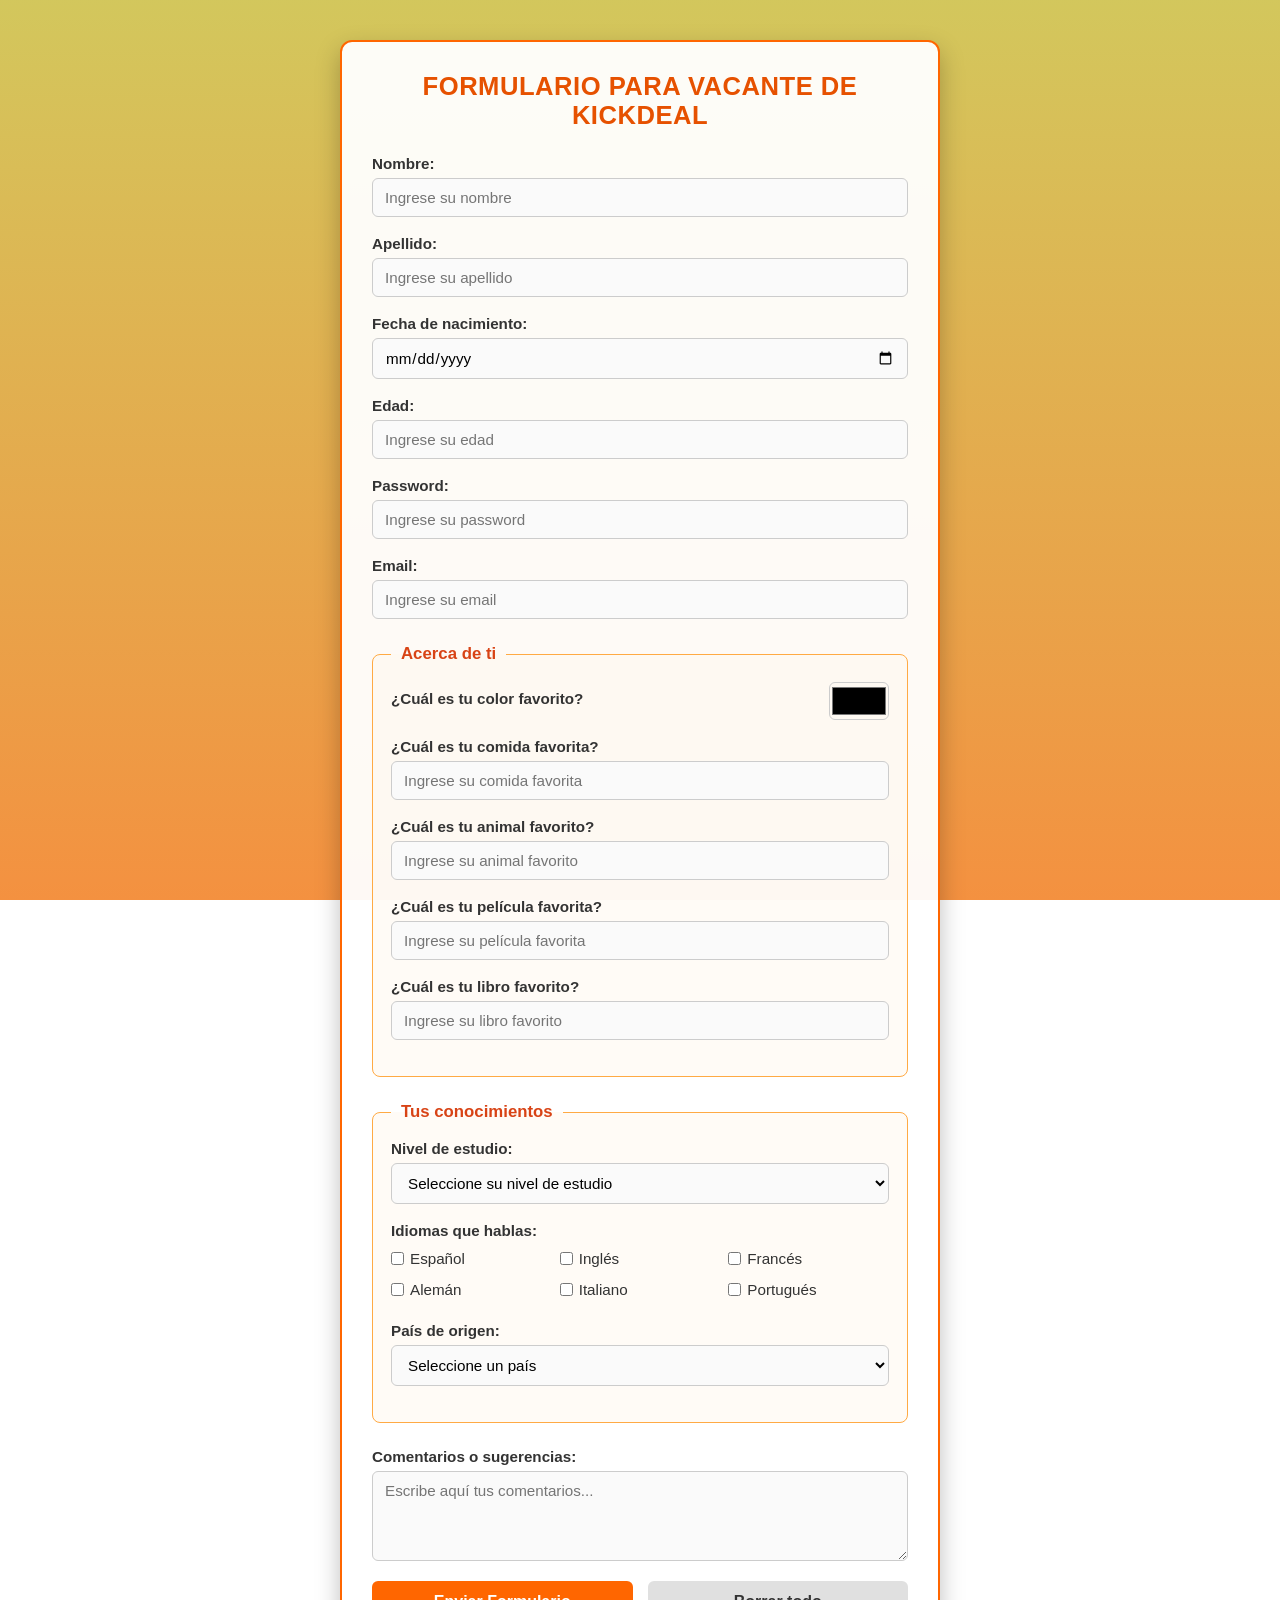
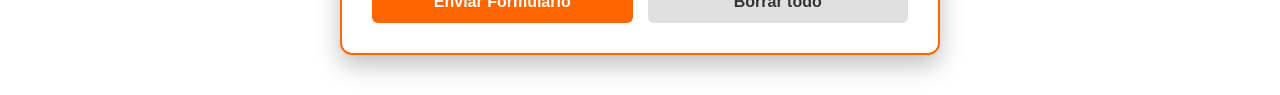
==== formulario.html @ 82db0569 "Add files via upload" ====
<html lang="es">
<head>
    <meta charset="UTF-8">
    <meta name="viewport" content="width=device-width, initial-scale=1.0">
    <title>Formulario de Kickdeal</title>
    <link rel="stylesheet" href="formulario.css">
</head>
<body>

    <main class="form-container">
        <h1>FORMULARIO PARA VACANTE DE KICKDEAL</h1>
        
        <form action="" method="POST">
            
            
            <div class="form-group">
                <label for="nombre">Nombre:</label>
                <input type="text" id="nombre" name="nombre" placeholder="Ingrese su nombre" maxlength="30" required>
            </div>

            <div class="form-group">
                <label for="apellido">Apellido:</label>
                <input type="text" id="apellido" name="apellido" placeholder="Ingrese su apellido" maxlength="30" required>
            </div>

            <div class="form-group">
                <label for="fecha_nacimiento">Fecha de nacimiento:</label>
                <input type="date" id="fecha_nacimiento" name="fecha_nacimiento" required>
            </div>

            <div class="form-group">
                <label for="edad">Edad:</label> 
                <input type="number" id="edad" name="edad" placeholder="Ingrese su edad" min="12" max="18" required>
            </div>

            <div class="form-group">
                <label for="password">Password:</label>
                <input type="password" id="password" name="password" placeholder="Ingrese su password" minlength="6" maxlength="20" required>
            </div>

            <div class="form-group">
                <label for="email">Email:</label>
                <input type="email" id="email" name="email" placeholder="Ingrese su email" required>
            </div>

           
            <fieldset>
                <legend>Acerca de ti</legend>

                <div class="form-group inline-group">
                    <label for="color_favorito">¿Cuál es tu color favorito?</label>
                    <input type="color" id="color_favorito" name="color_favorito" required>
                </div>

                <div class="form-group">
                    <label for="comida_favorita">¿Cuál es tu comida favorita?</label>
                    <input type="text" id="comida_favorita" name="comida_favorita" placeholder="Ingrese su comida favorita" required>
                </div>

                <div class="form-group">
                    <label for="animal_favorito">¿Cuál es tu animal favorito?</label>
                    <input type="text" id="animal_favorito" name="animal_favorito" placeholder="Ingrese su animal favorito" required>
                </div>

                <div class="form-group">
                    <label for="pelicula_favorita">¿Cuál es tu película favorita?</label>
                    <input type="text" id="pelicula_favorita" name="pelicula_favorita" placeholder="Ingrese su película favorita" required>
                </div>

                <div class="form-group">
                    <label for="libro_favorito">¿Cuál es tu libro favorito?</label>
                    <input type="text" id="libro_favorito" name="libro_favorito" placeholder="Ingrese su libro favorito" required>
                </div>
            </fieldset>

            
            <fieldset>
                <legend>Tus conocimientos</legend>

                <div class="form-group">
                    <label for="nivel_estudio">Nivel de estudio:</label>
                    <select id="nivel_estudio" name="nivel_estudio" required>
                        <option value="">Seleccione su nivel de estudio</option>
                        <option value="primaria">Primaria</option>
                        <option value="secundaria">Secundaria</option>
                        <option value="secundaria_incompleta">Secundaria incompleta</option>
                        <option value="terciario">Terciario</option>
                    </select>
                </div>

                <div class="form-group">
                    <label>Idiomas que hablas:</label>
                    <div class="checkbox-group">
                        <label><input type="checkbox" id="idioma1" name="idiomas[]" value="español"> Español</label>
                        <label><input type="checkbox" id="idioma2" name="idiomas[]" value="ingles"> Inglés</label>
                        <label><input type="checkbox" id="idioma3" name="idiomas[]" value="frances"> Francés</label>
                        <label><input type="checkbox" id="idioma4" name="idiomas[]" value="aleman"> Alemán</label>
                        <label><input type="checkbox" id="idioma5" name="idiomas[]" value="italiano"> Italiano</label>
                        <label><input type="checkbox" id="idioma6" name="idiomas[]" value="portugues"> Portugués</label>
                    </div>
                </div>

                <div class="form-group">
                    <label for="pais_origen">País de origen:</label>
                    <select id="pais_origen" name="pais_origen" required>
                        <option value="">Seleccione un país</option>
                        <optgroup label="Sudamericanos">
                            <option value="argentina">Argentina</option>
                            <option value="bolivia">Bolivia</option>
                            <option value="brasil">Brasil</option>
                            <option value="chile">Chile</option>
                            <option value="colombia">Colombia</option>
                            <option value="ecuador">Ecuador</option>
                            <option value="paraguay">Paraguay</option>
                            <option value="peru">Perú</option>
                            <option value="uruguay">Uruguay</option>
                            <option value="venezuela">Venezuela</option>
                        </optgroup>
                        <optgroup label="Europeos">
                            <option value="españa">España</option>
                            <option value="francia">Francia</option>
                            <option value="italia">Italia</option>
                            <option value="alemania">Alemania</option>
                            <option value="reino_unido">Reino Unido</option>
                            <option value="rusia">Rusia</option>
                            <option value="portugal">Portugal</option>
                        </optgroup>
                    </select>
                </div>
            </fieldset>

            
            <div class="form-group">
                <label for="comentarios">Comentarios o sugerencias:</label>
                <textarea id="comentarios" name="comentarios" rows="4" placeholder="Escribe aquí tus comentarios..."></textarea>
            </div>

            
            <div class="buttons-container">
                <input  type="submit" value="Enviar Formulario">
                <input type="reset" value="Borrar todo">
            </div>

        </form>
    </main>

</body>
</html>
---- formulario.css ----
* {
    box-sizing: border-box;
    margin: 0;
    padding: 0;
    font-family: 'Segoe UI', Tahoma, Geneva, Verdana, sans-serif;
}

body {
    margin-top: 0px;
    background-image: linear-gradient(rgba(187, 169, 5, 0.65), rgba(240, 108, 0, 0.75));
    background-repeat: no-repeat;
    background-size: cover;
    background-position: center;
    padding: 40px 15px;
    display: flex;
    justify-content: center;
    align-items: center;
    min-height: 100vh;
    background-attachment: fixed;
}

/*Contenedor Principal y Formulario*/
.form-container {
    background-color: rgba(255, 255, 255, 0.95);
    width: 100%;
    padding: 30px;
    border-radius: 12px;
    border: 2px solid #ff6600;
    box-shadow: 0 10px 25px rgba(0, 0, 0, 0.25);
    max-width: 600px;
}

h1 {
    text-align: center;
    color: #e65100;
    font-size: 1.6rem;
    margin-bottom: 25px;
    text-transform: uppercase;
    letter-spacing: 0.5px;
}

/*Son los grupos de formulario, todos los que tiene la clase form-group*/
.form-group {
    margin-bottom: 18px;
    display: flex;
    flex-direction: column;
}

.inline-group {
    flex-direction: row;
    align-items: center;
    justify-content: space-between;
}

label {
    font-weight: 600;
    color: #333;
    margin-bottom: 6px;
    font-size: 0.95rem;
}


input[type="text"],
input[type="password"],
input[type="email"],
input[type="number"],
input[type="date"],
select,
textarea {
    width: 100%;
    padding: 10px 12px;
    border: 1px solid #cccccc;
    border-radius: 6px;
    font-size: 0.95rem;
    background-color: #fafafa;
    transition: all 0.3s ease;
}

input[type="color"] {
    width: 60px;
    height: 38px;
    border: 1px solid #ccc;
    border-radius: 6px;
    cursor: pointer;
    background: none;
}

/*Este es un efecto para que cuando pasen el cursor tenga el efecto de luz*/
input:focus, 
select:focus, 
textarea:focus {
    border-color: #ff6600;
    background-color: #ffffff;
    outline: none;
    box-shadow: 0 0 6px rgba(255, 102, 0, 0.35);
}

textarea {
    resize: vertical;
}

/* --- Secciones Internas (Fieldsets) --- */
fieldset {
    border: 1.5px solid #ffaa44;
    border-radius: 8px;
    padding: 18px;
    margin: 25px 0;
    background-color: rgba(255, 248, 240, 0.6);
}

legend {
    font-weight: bold;
    color: #d84315;
    padding: 0 10px;
    font-size: 1.05rem;
}


.checkbox-group {
    display: grid;
    grid-template-columns: repeat(auto-fit, minmax(130px, 1fr));
    gap: 8px;
    margin-top: 5px;
}

.checkbox-group label {
    font-weight: normal;
    display: flex;
    align-items: center;
    gap: 6px;
    cursor: pointer;
}


.buttons-container {
    display: flex;
    gap: 15px;
    margin-top: 20px;
}

input[type="submit"],
input[type="reset"] {
    flex: 1;
    padding: 12px;
    font-size: 1rem;
    font-weight: bold;
    border: none;
    border-radius: 6px;
    cursor: pointer;
    transition: background-color 0.2s ease, transform 0.1s ease;
}

input[type="submit"] {
    background-color: #ff6600;
    color: #ffffff;
}

input[type="submit"]:hover {
    background-color: #e65100;
}

input[type="reset"] {
    background-color: #e0e0e0;
    color: #333333;
}

input[type="reset"]:hover {
    background-color: #bdbdbd;
}

input[type="submit"]:active,
input[type="reset"]:active {
    transform: scale(0.98);
}
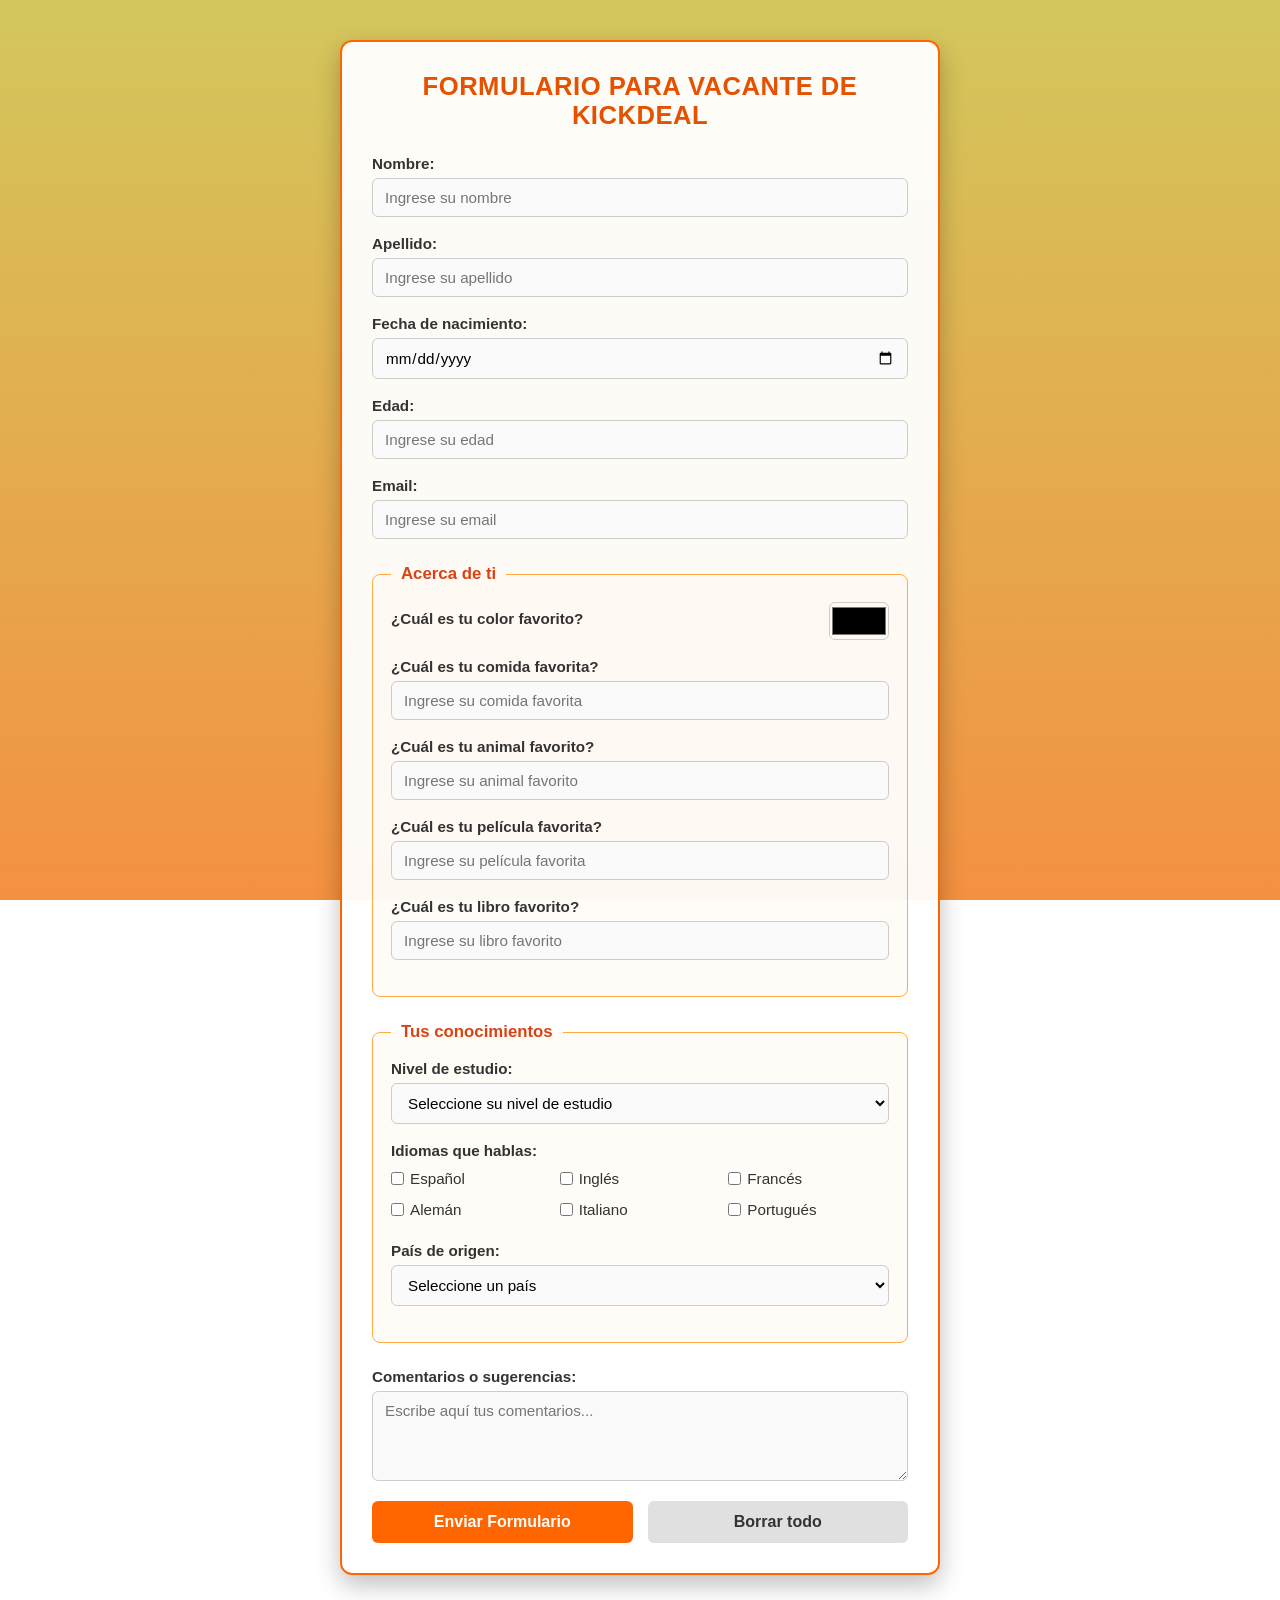
==== commit 67c3ea41: "Update formulario.html" ====
--- a/formulario.html
+++ b/formulario.html
@@ -34,10 +34,6 @@
                 <input type="number" id="edad" name="edad" placeholder="Ingrese su edad" min="12" max="18" required>
             </div>
 
-            <div class="form-group">
-                <label for="password">Password:</label>
-                <input type="password" id="password" name="password" placeholder="Ingrese su password" minlength="6" maxlength="20" required>
-            </div>
 
             <div class="form-group">
                 <label for="email">Email:</label>
@@ -146,4 +142,4 @@
     </main>
 
 </body>
-</html>+</html>
--- a/formulario.css
+++ b/formulario.css
@@ -3,6 +3,10 @@
     margin: 0;
     padding: 0;
     font-family: 'Segoe UI', Tahoma, Geneva, Verdana, sans-serif;
+}
+
+main{
+    padding: 100px 0 50px 0;
 }
 
 body {
@@ -171,4 +175,4 @@
 input[type="submit"]:active,
 input[type="reset"]:active {
     transform: scale(0.98);
-}+}
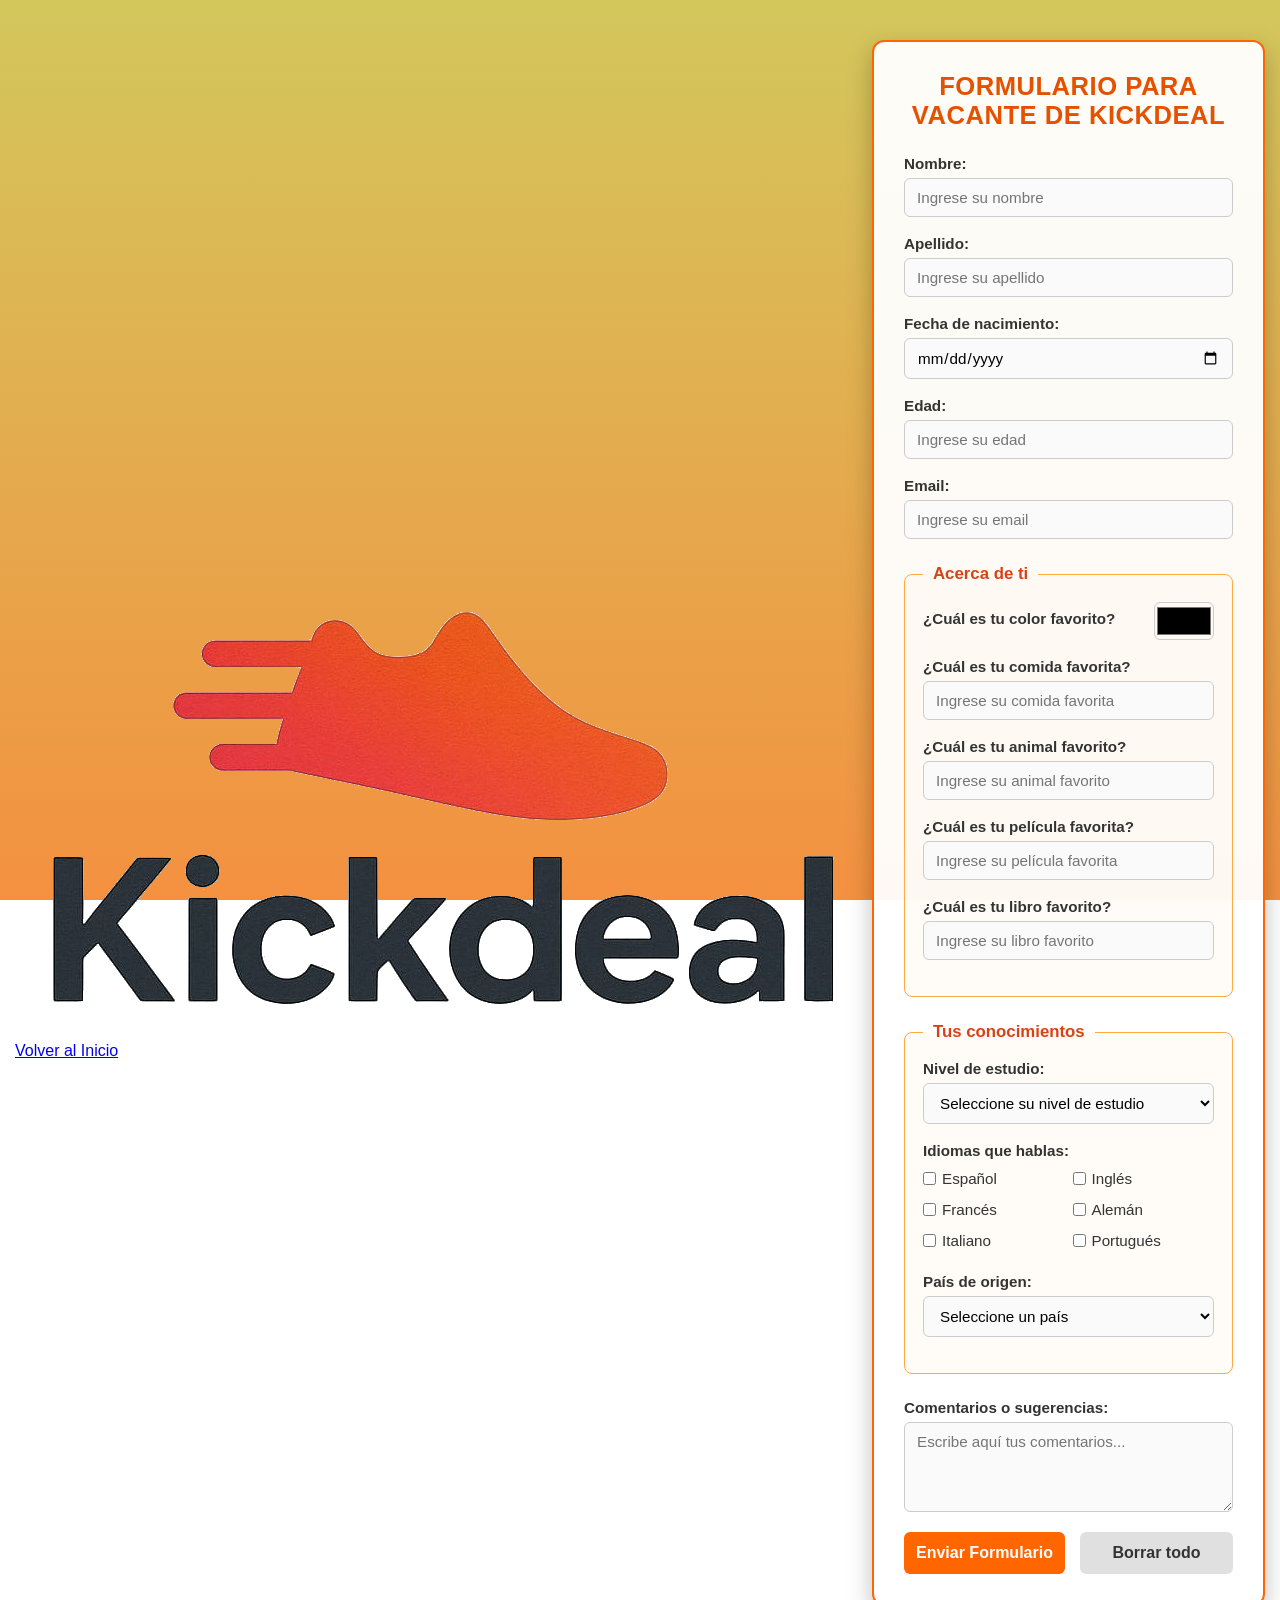
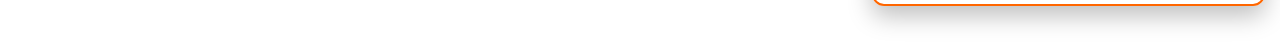
==== commit 1d390472: "Update formulario.html" ====
--- a/formulario.html
+++ b/formulario.html
@@ -7,7 +7,17 @@
     <link rel="stylesheet" href="formulario.css">
 </head>
 <body>
-
+ <header class="header">
+  <div class="limitador header-container">
+    <a href="index.html" class="logo-link">
+      <img class="logo" src="no-bg.png" alt="Kickdeal Logo">
+    </a>
+    <a class="btn-inicio" href="index.html">
+      <i class="fa-solid fa-house"></i>
+      <span>Volver al Inicio</span>
+    </a>
+  </div>
+</header>
     <main class="form-container">
         <h1>FORMULARIO PARA VACANTE DE KICKDEAL</h1>
         
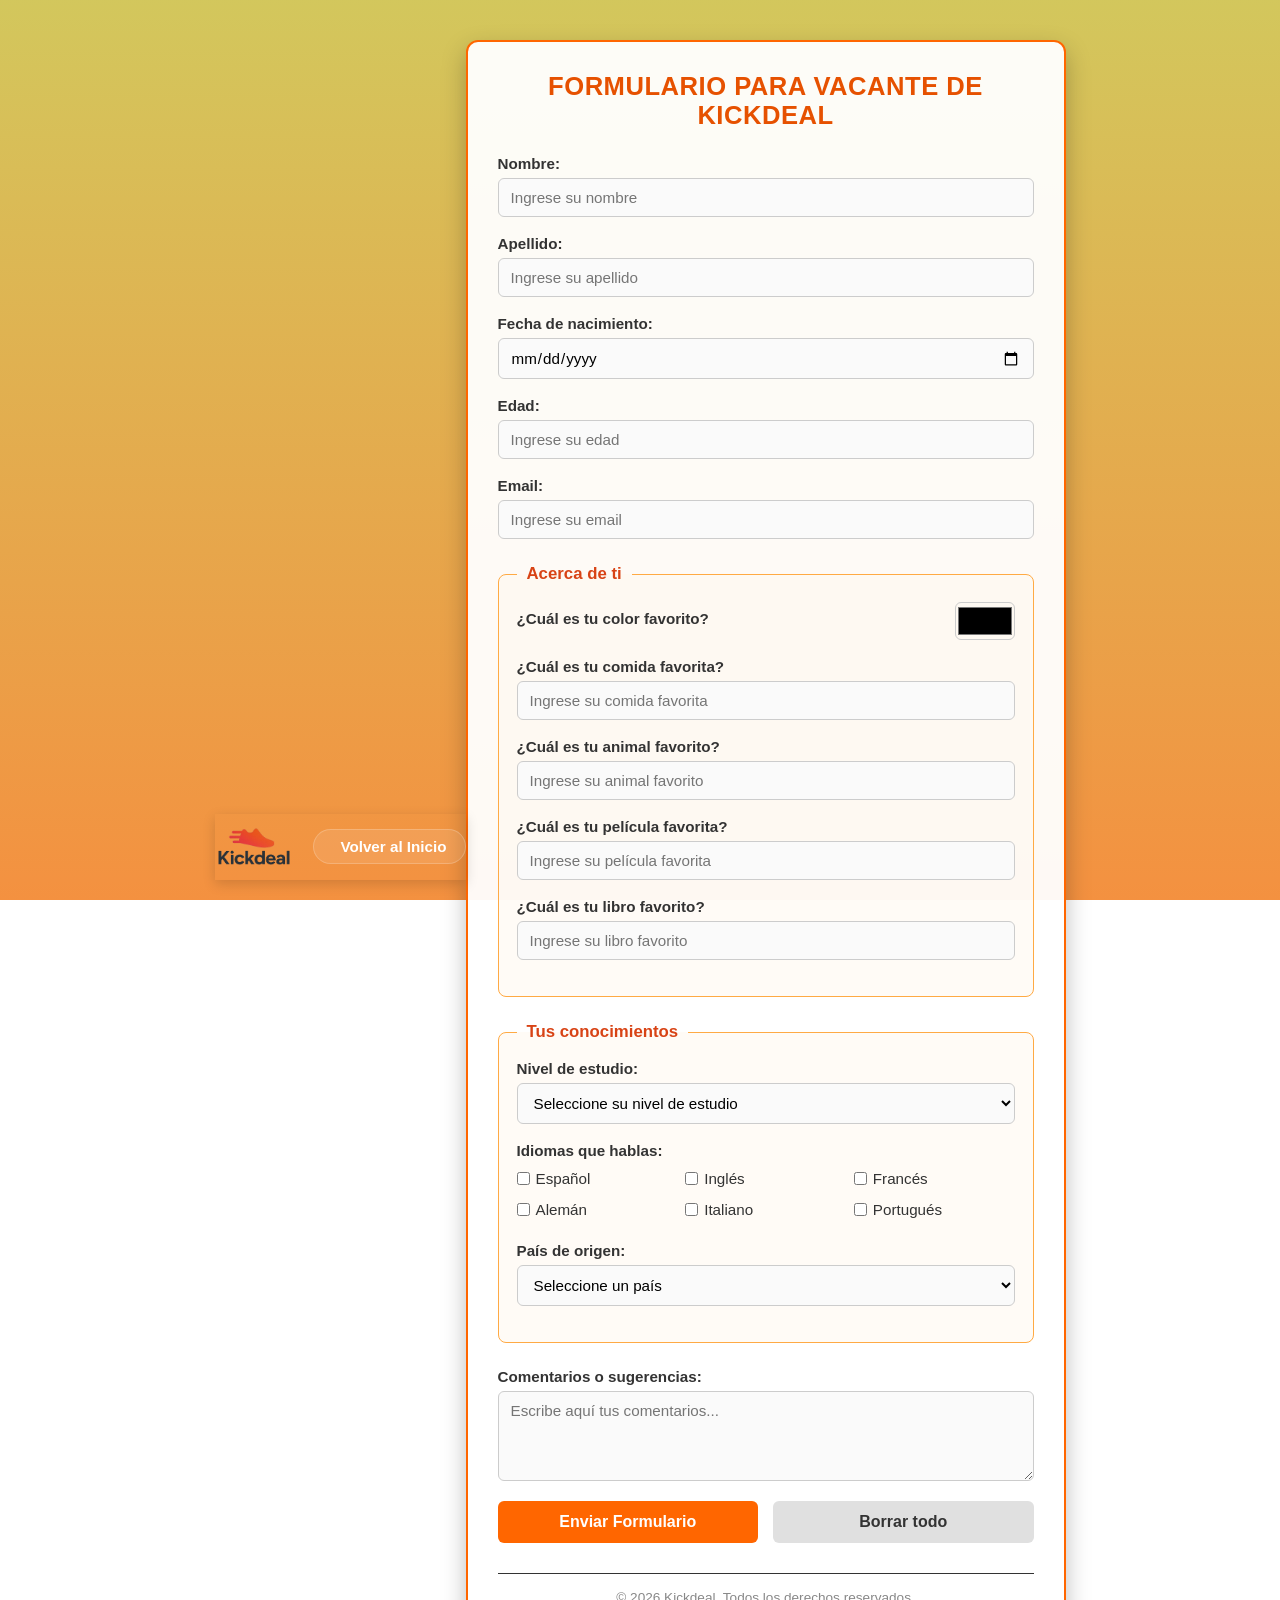
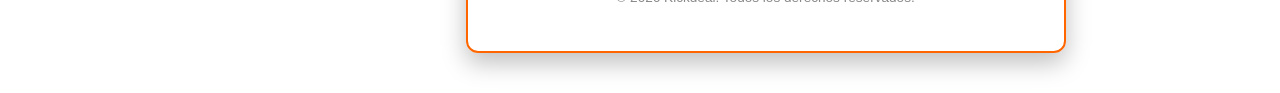
==== commit 9e15f56a: "Update formulario.html" ====
--- a/formulario.html
+++ b/formulario.html
@@ -149,6 +149,12 @@
             </div>
 
         </form>
+
+        <footer class="footer">
+    <div class="copyright">
+      <p>&copy; 2026 Kickdeal. Todos los derechos reservados.</p>
+    </div>
+  </footer>
     </main>
 
 </body>
--- a/formulario.css
+++ b/formulario.css
@@ -176,3 +176,172 @@
 input[type="reset"]:active {
     transform: scale(0.98);
 }
+.header {
+  background-color: var(--dark-bg);
+  padding: 12px 0;
+  position: sticky;
+  top: 0;
+  z-index: 100;
+  box-shadow: 0 4px 12px rgba(0, 0, 0, 0.15);
+}
+
+.header-container {
+  display: flex;
+  justify-content: space-between;
+  align-items: center;
+  gap: 20px;
+}
+
+/* Ajuste del Logo para evitar agrandamientos desproporcionados */
+.logo-link {
+  display: flex;
+  align-items: center;
+  text-decoration: none;
+}
+
+.logo {
+  height: 42px;
+  width: auto;
+  object-fit: contain;
+  display: block;
+}
+
+/* Buscador principal */
+.busqueda {
+  display: flex;
+  flex: 1;
+  max-width: 480px;
+  position: relative;
+}
+
+.busqueda input {
+  width: 100%;
+  padding: 10px 45px 10px 16px;
+  border-radius: 25px;
+  border: 1px solid #333333;
+  background-color: #2b2b2b;
+  color: #ffffff;
+  font-size: 0.95rem;
+  outline: none;
+  transition: all 0.3s ease;
+}
+
+.busqueda input:focus {
+  border-color: var(--primary-color);
+  background-color: #333333;
+}
+
+.busqueda button {
+  position: absolute;
+  right: 4px;
+  top: 50%;
+  transform: translateY(-50%);
+  border: none;
+  background-color: var(--primary-color);
+  color: #ffffff;
+  width: 34px;
+  height: 34px;
+  border-radius: 50%;
+  cursor: pointer;
+  display: flex;
+  align-items: center;
+  justify-content: center;
+  transition: background-color 0.3s ease;
+}
+
+.busqueda button:hover {
+  background-color: var(--primary-hover);
+}
+
+/* Botones de navegación del Header */
+.registrarse {
+  display: flex;
+  align-items: center;
+}
+
+.btn-login,
+.btn-inicio {
+  display: flex;
+  align-items: center;
+  gap: 8px;
+  color: #ffffff;
+  text-decoration: none;
+  font-weight: 600;
+  font-size: 0.95rem;
+  padding: 8px 18px;
+  border-radius: 20px;
+  background-color: rgba(255, 255, 255, 0.1);
+  border: 1px solid rgba(255, 255, 255, 0.2);
+  transition: all 0.3s ease;
+}
+
+.btn-login:hover,
+.btn-inicio:hover {
+  background-color: var(--primary-color);
+  border-color: var(--primary-color);
+  color: #ffffff;
+}
+
+
+
+
+
+
+
+
+.footer {
+  background-color: var(--dark-bg);
+  color: #ffffff;
+  margin-top: auto;
+  padding-top: 30px;
+}
+
+.footer-content {
+  display: flex;
+  justify-content: space-between;
+  align-items: center;
+  padding-bottom: 20px;
+}
+
+.footer-brand h3 {
+  font-size: 1.4rem;
+  color: #ffffff;
+  margin-bottom: 4px;
+}
+
+.footer-brand p {
+  font-size: 0.9rem;
+  color: #aaaaaa;
+}
+
+.footer-social {
+  display: flex;
+  gap: 15px;
+}
+
+.footer-social a {
+  color: #ffffff;
+  font-size: 1.2rem;
+  width: 36px;
+  height: 36px;
+  background-color: rgba(255, 255, 255, 0.1);
+  border-radius: 50%;
+  display: flex;
+  align-items: center;
+  justify-content: center;
+  text-decoration: none;
+  transition: all 0.3s ease;
+}
+
+.footer-social a:hover {
+  background-color: var(--primary-color);
+  transform: translateY(-3px);
+}
+
+.copyright {
+  border-top: 1px solid #333333;
+  text-align: center;
+  padding: 16px 0;
+  font-size: 0.85rem;
+  color: #888888;
+}
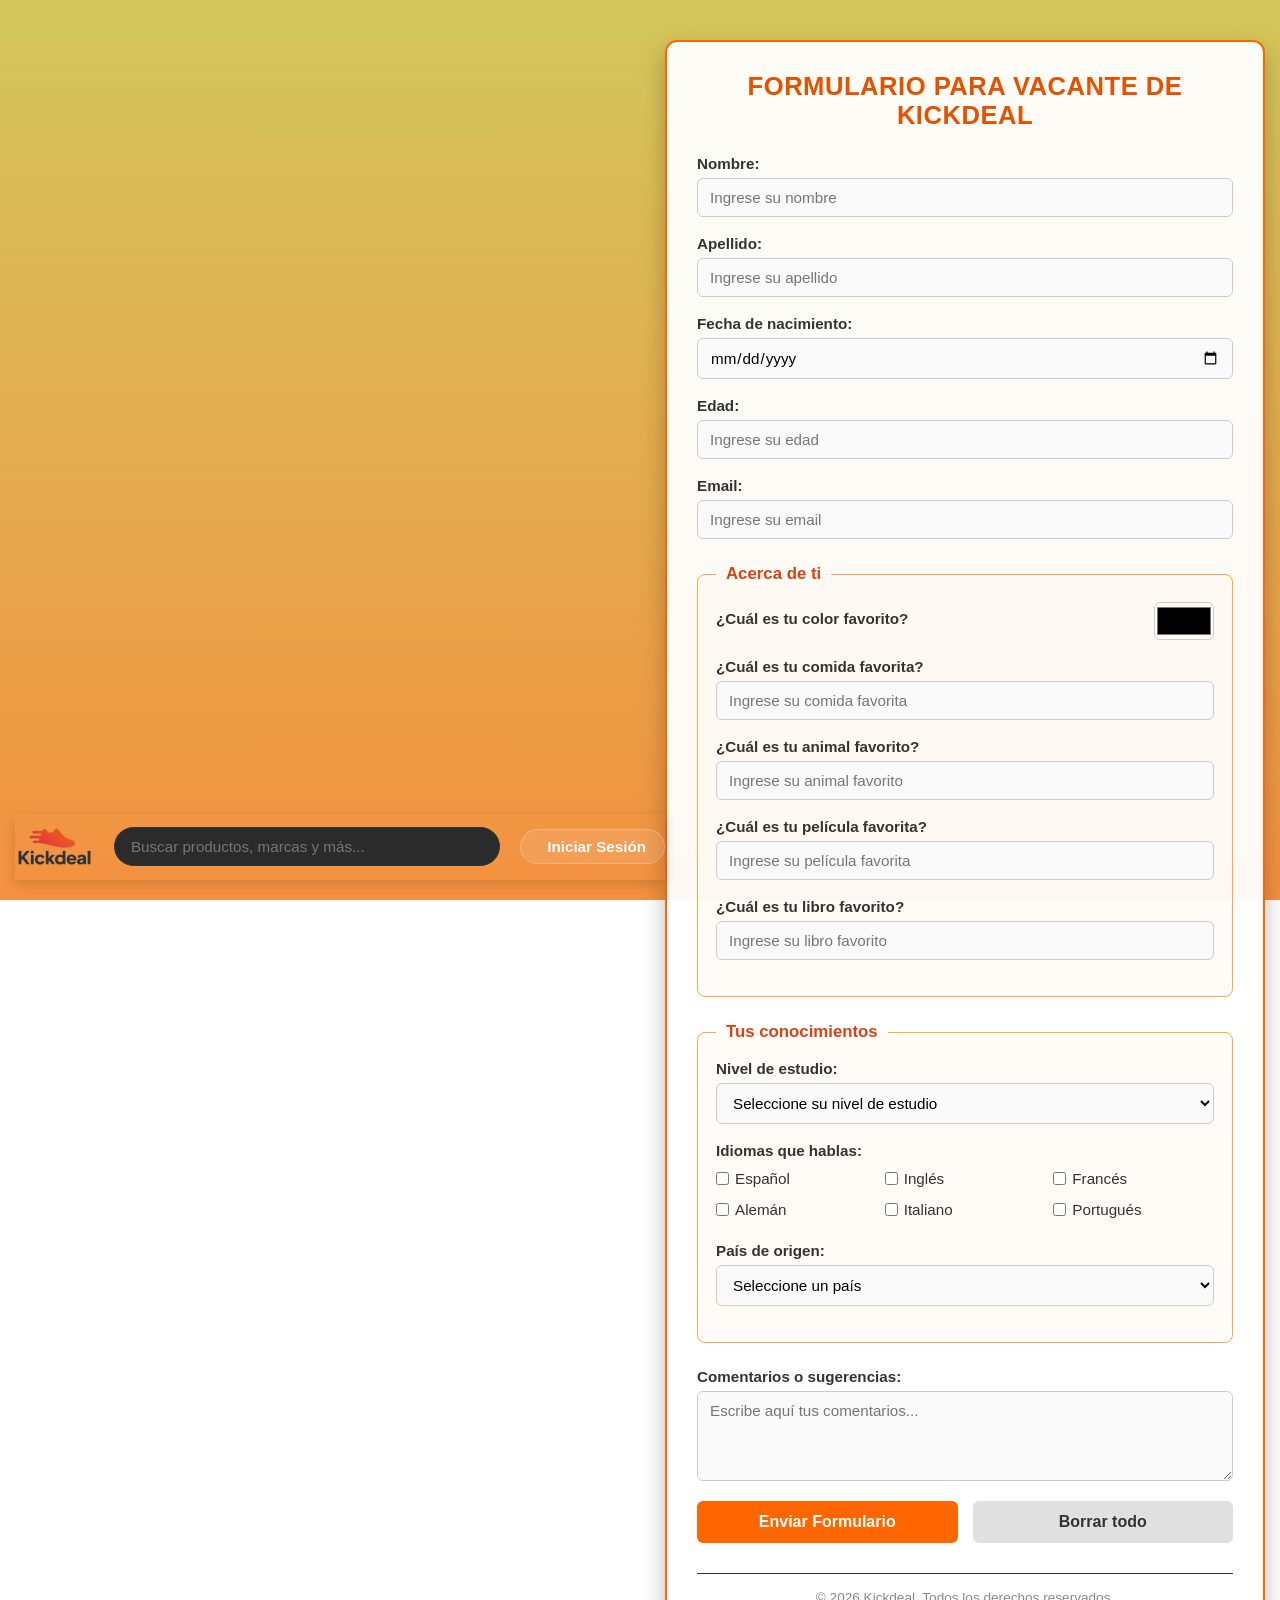
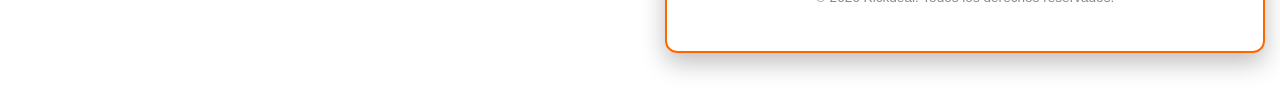
==== commit 9abeaf85: "Update formulario.html" ====
--- a/formulario.html
+++ b/formulario.html
@@ -7,17 +7,27 @@
     <link rel="stylesheet" href="formulario.css">
 </head>
 <body>
- <header class="header">
-  <div class="limitador header-container">
-    <a href="index.html" class="logo-link">
-      <img class="logo" src="no-bg.png" alt="Kickdeal Logo">
-    </a>
-    <a class="btn-inicio" href="index.html">
-      <i class="fa-solid fa-house"></i>
-      <span>Volver al Inicio</span>
-    </a>
-  </div>
-</header>
+    
+<header class="header">
+    <div class="limitador header-container">
+      <a href="index.html" class="logo-link">
+        <img class="logo" src="no-bg.png" alt="Kickdeal Logo">
+      </a>
+
+      <form class="busqueda" action="#" method="GET">
+        <input type="search" placeholder="Buscar productos, marcas y más..." required>
+        <button type="submit" aria-label="Buscar"><i class="fa-solid fa-magnifying-glass"></i></button>
+      </form>
+
+      <div class="registrarse">
+        <a class="btn-login" href="login.html">
+          <i class="fa-regular fa-user"></i>
+          <span>Iniciar Sesión</span>
+        </a>
+      </div>
+    </div>
+  </header>
+    
     <main class="form-container">
         <h1>FORMULARIO PARA VACANTE DE KICKDEAL</h1>
         
--- a/formulario.css
+++ b/formulario.css
@@ -181,6 +181,23 @@
   padding: 12px 0;
   position: sticky;
   top: 0;
+  width: 100%;
+  z-index: 100;
+  box-shadow: 0 4px 12px rgba(0, 0, 0, 0.15);
+}
+
+
+
+
+
+
+
+.header {
+  display:relative;
+  background-color: var(--dark-bg);
+  padding: 12px 0;
+  position: sticky;
+  top: 0;
   z-index: 100;
   box-shadow: 0 4px 12px rgba(0, 0, 0, 0.15);
 }
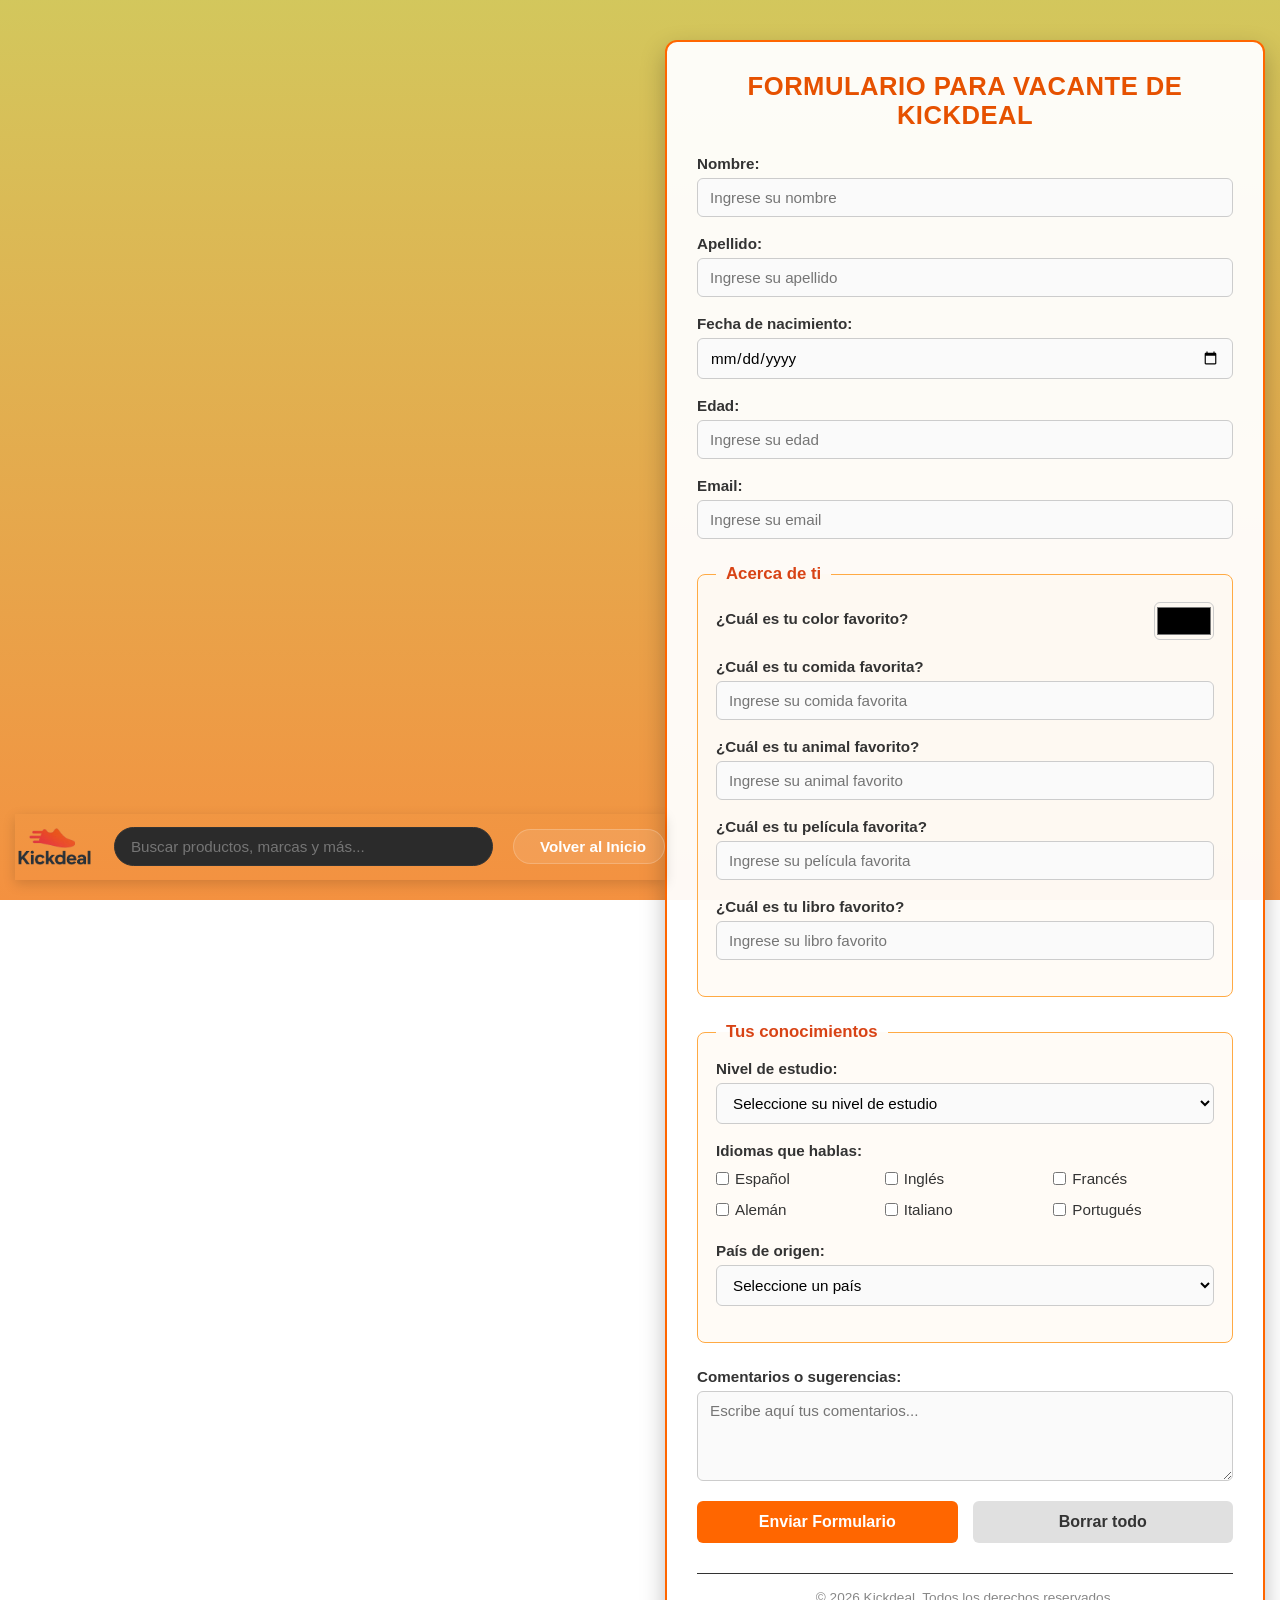
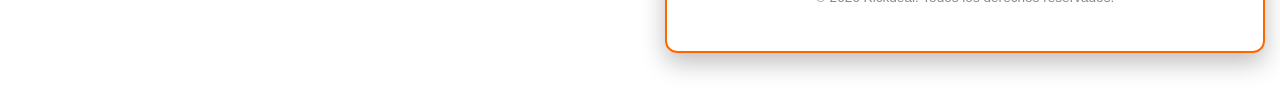
==== commit a87b411b: "Update formulario.html" ====
--- a/formulario.html
+++ b/formulario.html
@@ -19,10 +19,10 @@
         <button type="submit" aria-label="Buscar"><i class="fa-solid fa-magnifying-glass"></i></button>
       </form>
 
-      <div class="registrarse">
-        <a class="btn-login" href="login.html">
+      <div class="volver">
+        <a class="btn-login" href="index.html">
           <i class="fa-regular fa-user"></i>
-          <span>Iniciar Sesión</span>
+          <span>Volver al Inicio</span>
         </a>
       </div>
     </div>
